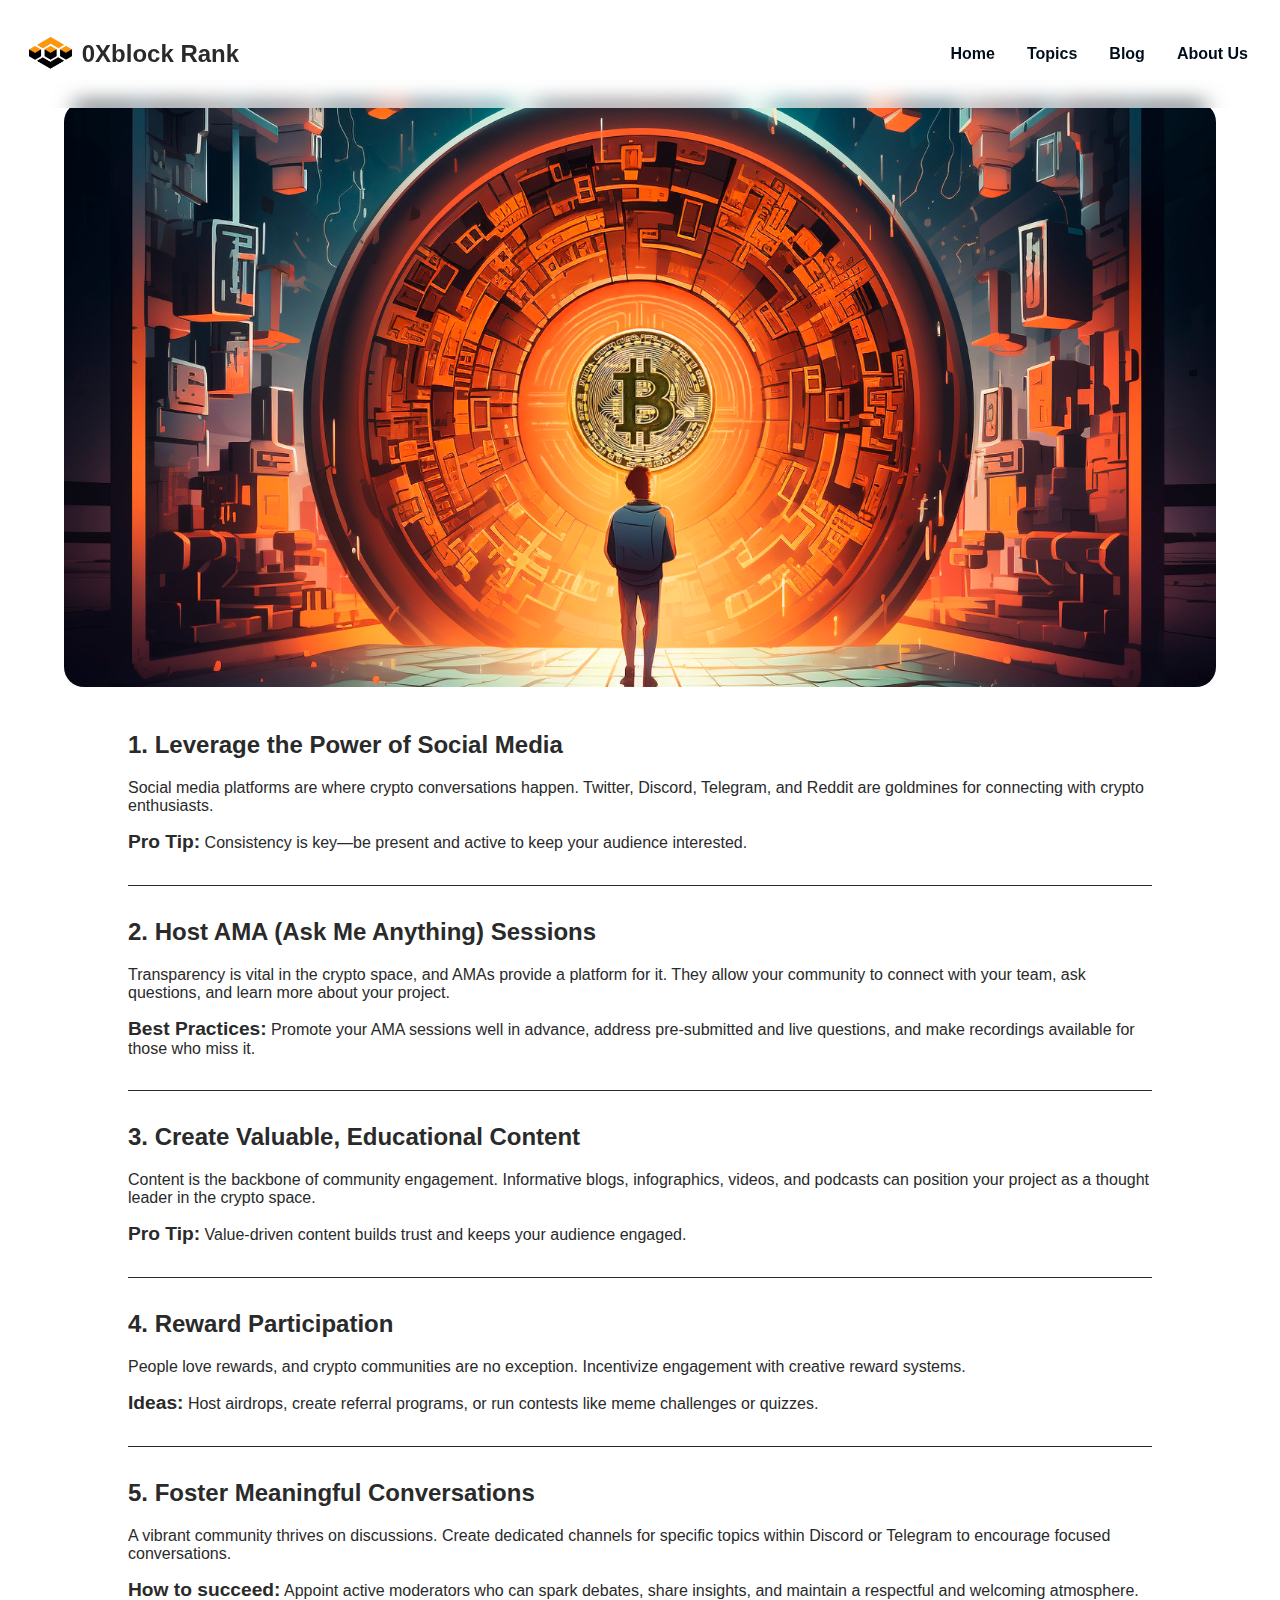
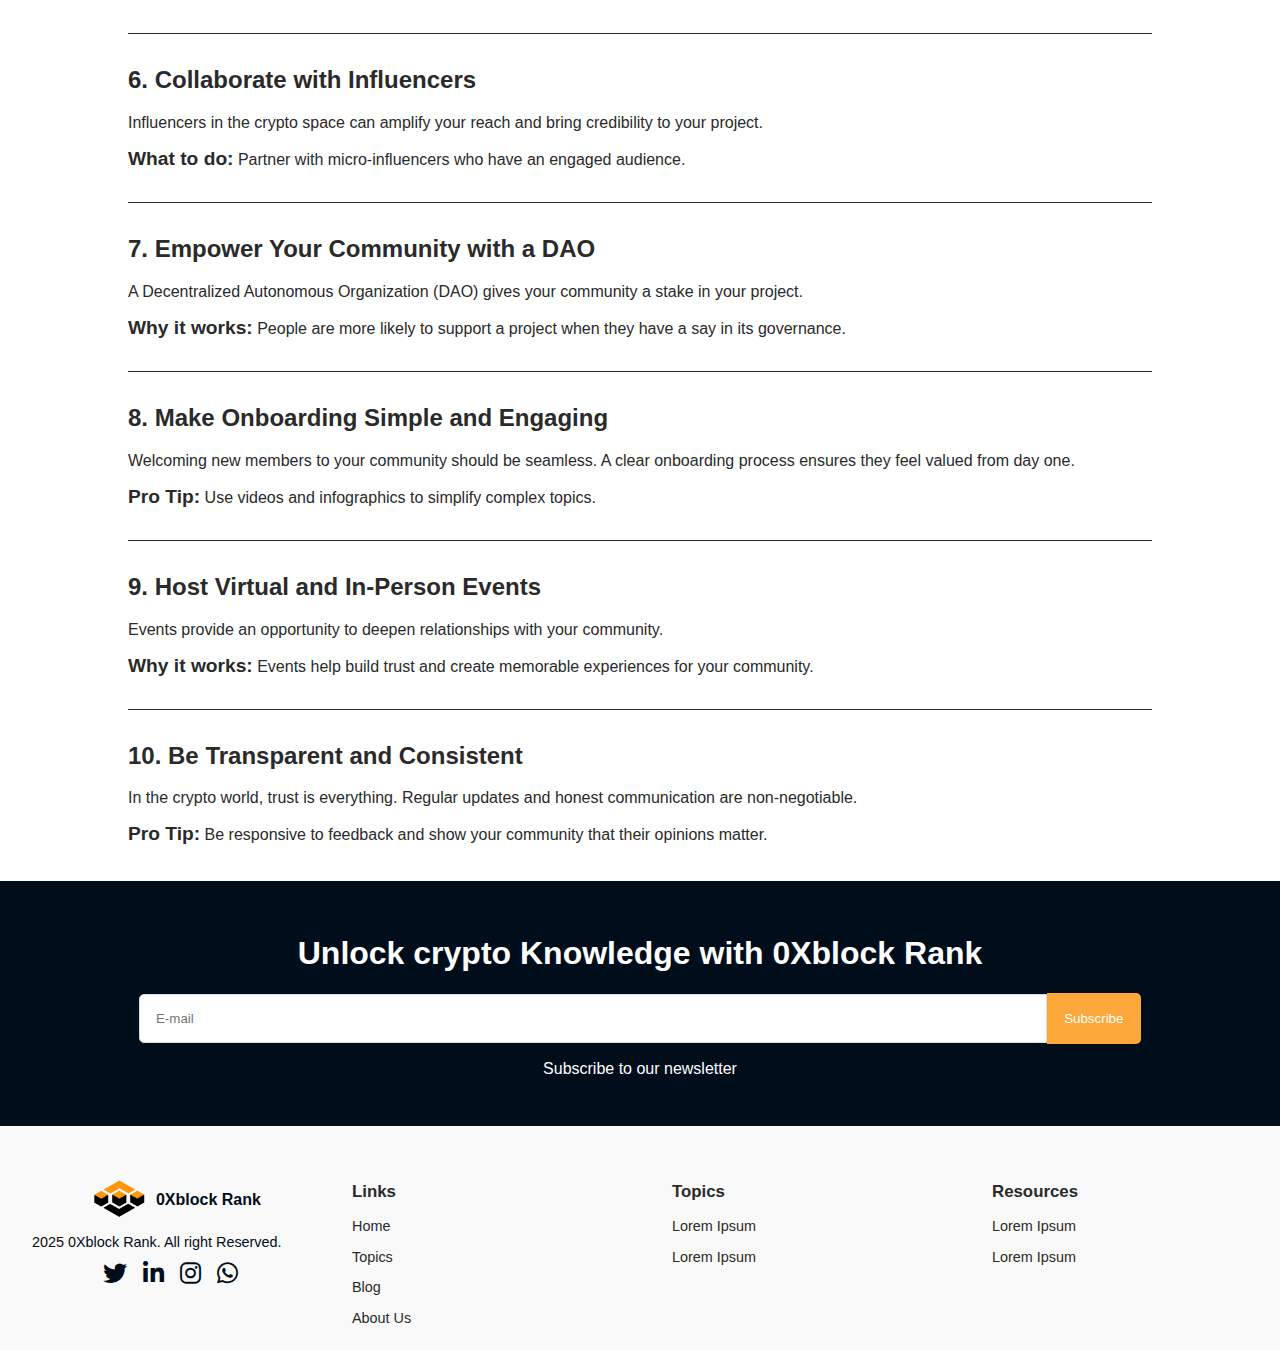
==== blog_post.html @ 956b6ef3 "Add files via upload" ====
<!DOCTYPE html>
<html lang="en">
<head>
  <meta charset="UTF-8">
  <meta name="viewport" content="width=device-width, initial-scale=1.0">
  <title>Crypto Knowledge Base</title>
  <link href="https://cdnjs.cloudflare.com/ajax/libs/font-awesome/6.0.0-beta3/css/all.min.css" rel="stylesheet">
    <link rel="stylesheet" href="./css/style.css">
    <link rel="stylesheet" href="./css/blog.css">
</head>
<body>
  <!-- Navbar -->
  <header>
    <nav class="navbar">
      <div class="navbar-logo"><img src="./img/logo1.png" alt="" srcset=""><p>0Xblock Rank</p></div>
      <div class="navbar-toggle" onclick="toggleMenu()">
        <div></div>
        <div></div>
        <div></div>
      </div>
      <div class="navbar-menu">
        <a href="index.html">Home</a>
        <a href="index.html#topics">Topics</a>
        <a href="index.html#resources">Blog</a>
        <a href="about.html">About Us</a>
      </div>
      <div class="navbar-menu mobile" id="mobileMenu">
        <a href="index.html">Home</a>
        <a href="index.html#topics">Topics</a>
        <a href="index.html#blogs">Blog</a>
        <a href="about.html">About Us</a>
      </div>
    </nav>
</header>

<section class="blog_image">
  <img src="./img/blockchain-technology-cartoon-illustration.jpg" alt="Header Image">
  <div class="header-content">
    <h1>10 Proven Strategies to Build a Thriving Crypto Community</h1>
  </div>
</section>

<!-- Main Content -->
<main>
<div>
  <h2>1. Leverage the Power of Social Media</h2>
  <p>
    Social media platforms are where crypto conversations happen. Twitter, Discord, Telegram, and Reddit are goldmines for connecting with crypto enthusiasts.
  </p>
  <p><strong>Pro Tip:</strong> Consistency is key—be present and active to keep your audience interested.</p>
</div>

  <hr>

 <div>
  <h2>2. Host AMA (Ask Me Anything) Sessions</h2>
  <p>
    Transparency is vital in the crypto space, and AMAs provide a platform for it. They allow your community to connect with your team, ask questions, and learn more about your project.
  </p>
  <p><strong>Best Practices:</strong> Promote your AMA sessions well in advance, address pre-submitted and live questions, and make recordings available for those who miss it.</p>
 </div>

  <hr>

<div>
  <h2>3. Create Valuable, Educational Content</h2>
  <p>
    Content is the backbone of community engagement. Informative blogs, infographics, videos, and podcasts can position your project as a thought leader in the crypto space.
  </p>
  <p><strong>Pro Tip:</strong> Value-driven content builds trust and keeps your audience engaged.</p>
</div>

  <hr>

<div>
  <h2>4. Reward Participation</h2>
  <p>
    People love rewards, and crypto communities are no exception. Incentivize engagement with creative reward systems.
  </p>
  <p><strong>Ideas:</strong> Host airdrops, create referral programs, or run contests like meme challenges or quizzes.</p>
</div>

  <hr>

<div>
  <h2>5. Foster Meaningful Conversations</h2>
  <p>
    A vibrant community thrives on discussions. Create dedicated channels for specific topics within Discord or Telegram to encourage focused conversations.
  </p>
  <p><strong>How to succeed:</strong> Appoint active moderators who can spark debates, share insights, and maintain a respectful and welcoming atmosphere.</p>
</div>

  <hr>

  <div>
    
  <h2>6. Collaborate with Influencers</h2>
  <p>
    Influencers in the crypto space can amplify your reach and bring credibility to your project.
  </p>
  <p><strong>What to do:</strong> Partner with micro-influencers who have an engaged audience.</p>
  </div>

  <hr>

<div>
  <h2>7. Empower Your Community with a DAO</h2>
  <p>
    A Decentralized Autonomous Organization (DAO) gives your community a stake in your project.
  </p>
  <p><strong>Why it works:</strong> People are more likely to support a project when they have a say in its governance.</p>

</div>
  <hr>

<div>
  <h2>8. Make Onboarding Simple and Engaging</h2>
  <p>
    Welcoming new members to your community should be seamless. A clear onboarding process ensures they feel valued from day one.
  </p>
  <p><strong>Pro Tip:</strong> Use videos and infographics to simplify complex topics.</p>
</div>

  <hr>

<div>
  <h2>9. Host Virtual and In-Person Events</h2>
  <p>
    Events provide an opportunity to deepen relationships with your community.
  </p>
  <p><strong>Why it works:</strong> Events help build trust and create memorable experiences for your community.</p>
</div>

  <hr>

<div>
  <h2>10. Be Transparent and Consistent</h2>
  <p>
    In the crypto world, trust is everything. Regular updates and honest communication are non-negotiable.
  </p>
  <p><strong>Pro Tip:</strong> Be responsive to feedback and show your community that their opinions matter.</p>
</div>
</main>

<section class="Subscribe">
    <h1>Unlock crypto Knowledge with 0Xblock Rank</h1>
    <div class="search-container">
      <input type="text" placeholder="E-mail">
      <button>Subscribe</button>
    </div>
    <p>Subscribe to our newsletter</p>
  </section>

<footer>
    <div class="logo">
        <div class="footer-logo"><img src="./img/logo1.png" alt="" srcset=""><p>0Xblock Rank</p></div>
        <p>2025 0Xblock Rank. All right Reserved.</p>
    
     <div class="social-icons">
        <a href="https://twitter.com" target="_blank"><i class="fab fa-twitter"></i></a>
        <a href="https://linkedin.com" target="_blank"><i class="fab fa-linkedin-in"></i></a>
        <a href="https://instagram.com" target="_blank"><i class="fab fa-instagram"></i></a>
        <a href="https://wa.me/" target="_blank"><i class="fab fa-whatsapp"></i></a>
      </div>
  </div>
  <div class="links">
    <h3>Links</h3>
    <p><a href="index.html">Home          </a></p>
    <p><a href="index.html#topics">Topics </a></p>
    <p><a href="index.html#resources">Blog</a></p>
    <p><a href="about.html">About Us      </a></p>
  </div>
  <div>
    <h3>Topics</h3>
    <p>Lorem Ipsum</p>
    <p>Lorem Ipsum</p>
  </div>
  <div>
    <h3>Resources</h3>
    <p>Lorem Ipsum</p>
    <p>Lorem Ipsum</p>
  </div>


  
</footer>
    <script>
      function toggleMenu() {
        const mobileMenu = document.getElementById('mobileMenu');
        mobileMenu.classList.toggle('show');
      }
    </script>
  </body>
  </html>
---- css/style.css ----
:root {
    --primary-color: #000d1a;
    --secondary-color: #fca73a;
    --text-color: #fff;
    --accent-color: #2a2a2a;;
  }

  body {
    margin: 0;
    font-family: Arial, sans-serif;
    color: var(--text-color);
  }

  /* Navbar Styles */
  .navbar {
    display: flex;
    background: rgba(255, 255, 255, 0.3); /* Semi-transparent white background */
  backdrop-filter: blur(10px); /* Blur effect */    
    justify-content: space-between;
    align-items: center;
    padding: 1rem;
    position: fixed;
    width: 100%;
    top: 0;
    z-index: 1000;
  }

  .navbar-logo {
    font-size: 1.5rem;
    font-weight: bold;
    display: flex;
    color: var(--accent-color);
    align-items: center;
  }
  .navbar-logo img{
    width: 10%;
  }

  .navbar-menu {
    display: flex;
    gap: 2rem;
    padding: 1rem 3rem;

  }

  .navbar-menu a {
    color: var(--primary-color);
    text-decoration: none;
    font-weight: bold;
    font-size: 1rem;
  }

  .navbar-menu a:hover {
    color: var(--secondary-color);
  }

  .navbar-toggle {
    display: none;
    flex-direction: column;
    gap: 0.3rem;
    cursor: pointer;
  }

  .navbar-toggle div {
    width: 25px;
    height: 3px;
    background-color: var(--text-color);
  }

  .navbar-menu.mobile {
    display: none;
    flex-direction: column;
    background-color: var(--primary-color);
    position: absolute;
    top: 100%;
    right: 2rem;
    width: 200px;
    padding: 1rem;
    border-radius: 5px;
  }

  .navbar-menu.mobile a {
    margin-bottom: 0.5rem;
  }

  .navbar-menu.mobile.show {
    display: flex;
  }

  /* Hero Section Styles */
  .hero-section {
    background-color: var(--primary-color);
    display: flex;
    flex-wrap: wrap;
    align-items: center;
    justify-content: center;
    padding:9% 2rem;
    gap: 2rem;
  }

  .hero-text {
    width: 50%;
  }

  .hero-text h1 {
    font-size: 2rem;
    padding: 0.5rem 0;
    color: var(--secondary-color);
  }

  .hero-text p {
    font-size: 1.2rem;
    padding: 0.5rem 0;
    line-height: 1.5;
    margin: 1rem 0;
  }

  .search-bar {
    display: flex;
    gap: 0.5rem;
    padding: 0.5rem 0;
    margin-top: 1rem;
  }

  .search-bar input {
    flex: 1;
    padding: 0.8rem;
    font-size: 1rem;
    border: none;
    border-radius: 5px;
    outline: none;
  }

  .search-bar button {
    background-color: var(--secondary-color);
    color: var(--text-color);
    border: none;
    padding: 0.8rem 1.5rem;
    font-size: 1rem;
    border-radius: 5px;
    cursor: pointer;
  }

  .hero-image {
    width: 40%;
    flex: 1;
  }

  .hero-image img {
    width: 100%;
    border-radius: 10px;
  }

  .quote {
    font-style: italic;
    margin-top: 0.5rem;
    font-size: 0.8rem;
  }

    /* Card Styles */

.container {
    width: 90%;
    padding: 20px;
    display: grid;
    margin: auto;
    grid-template-columns: repeat(auto-fit, minmax(300px, 1fr));
    gap: 20px;
}

.card {
    background: #fff;
    border-radius: 10px;
    box-shadow: 0 4px 8px rgba(0, 0, 0, 0.1);
    padding: 20px;
    transition: transform 0.2s;
}

.card:hover {
    transform: translateY(-5px);
}

.card h3 {
    font-size: 18px;
    margin-bottom: 10px;
    color: var(--accent-color);
    display: flex;
    align-items: center;
}

.card h3 i {
    margin-right: 10px;
    color: var(--secondary-color)
}

.card ul {
    list-style: none;
    padding: 0;
    margin: 0;
}

.card ul li {
    margin: 8px 0;
    font-size: 14px;
    color: #666;
}

.card ul li i {
    margin-right: 8px;
    color: var(--primary-color);
}

.card ul li a{
    text-decoration: none;
}


.header {
    text-align: center;
    width: 100%;
    margin-top: 10%;
    margin-bottom: 10px;
}

.header p {
    color: var(--primary-color);

}

.grid {
    display: flex;
    flex-wrap: wrap;
    gap: 10px;
    width: 90%;
    margin: auto;
    justify-content: center;
}

.grid > :nth-child(1),
.grid > :nth-child(7) {
    flex: 0 0 60%; /* Set the first and sixth items to 60% width */
    flex-grow: 1; /* Make sure they grow to fill the space */
}


.grid > :not(:nth-child(1)):not(:nth-child(7)) {
    flex: 0 0 28%; /* Set all other items to 28% width */
}

.Topics_card {
    background: #fff;
    border-radius: 8px;
    padding: 20px;
    transition: transform 0.3s ease, box-shadow 0.3s ease;
}

.Topics_card:hover {
    transform: translateY(-5px);
    box-shadow: 0 6px 12px rgba(46, 46, 46, 0.2);
}

.Topics_card .category {
    font-size: 0.9rem;
    color: var(--secondary-color);
    margin-bottom: 10px;
    text-transform: uppercase;
}

.Topics_card h2 {
    font-size: 1.25rem;
    margin: 0 0 10px;
    color: var(--primary-color);
}
.Topics_card:nth-child(1) h2,
.Topics_card:nth-child(7) h2{
   font-size: 3rem;
}
.Topics_card p {
    font-size: 0.95rem;
    line-height: 1.5;
    color: var(--accent-color);
}

.pagination {
    display: flex;
    justify-content: center;
    align-items: center;
    margin-top: 40px;
}

.pagination a {
    margin: 0 5px;
    padding: 10px 15px;
    text-decoration: none;
    background-color:  var(--accent-color);
    color: #fff;
    border-radius: 4px;
    transition: background-color 0.3s ease;
}

.pagination a:hover {
    background-color: var(--secondary-color);
}

.pagination .active {
    background-color: var(--secondary-color);
    pointer-events: none;
}

.services-section{
    width: 90%;
    margin: 10% auto;
}

.header p{
    text-align:left ;
    padding: 0;
    margin: 0;
}
.header h1 {
    font-size: 2rem;
    padding: 0;
    margin:0 8px;
    color: #2a2a2a;
    text-align: left;
}

.content {
    display: flex;
    flex-wrap: wrap;
    gap: 20px;
    justify-items: center;
    line-height: 2;
}

.text-section {
    flex: 1 1 48%;
    height: 440px;
    overflow: auto;
}

.text-section  .header{
  margin-top: 0;
}

.text-section h2 {
    font-size: 2rem;
    margin-bottom: 20px;
    color: #2a2a2a;
}

.feature {
    display: flex;
    align-items: flex-start;
    padding: 10px;
}

.feature-icon {
    color: var(--secondary-color);
    margin-right: 10px;
    font-size: 1.5rem;
}

.feature-content {
    font-size: 1rem;
}

.feature-content h3 {
    margin: 0;
    font-size: 1.2rem;
    color: var(--primary-color);
}

.feature-content p {
    margin: 5px 0 0;
    font-size: 0.95rem;
    color: var(--accent-color);
}

.image-section {
    flex: 1 1 48%;
    display: flex;
    justify-content: center;
}

.image-section img {
    max-width: 100%;
    height: auto;
    border-radius: 8px;
}
.Subscribe {
  background: var(--primary-color);
  color: white;
  text-align: center;
  padding: 2rem 1rem;
}
.Subscribe h1 {
  font-size: 2rem;
}
.search-container {
  display: flex;
  justify-content: center;
  align-items: center;
  margin: 1rem 0;
}
.search-container input {
  padding: 1rem;
  border: 1px solid #ddd;
  border-radius: 5px 0 0 5px;
  width: 70%;
}
.search-container button {
  padding:  1.1rem;
  border: none;
  background: var(--secondary-color);
  color: white;
  cursor: pointer;
  border-radius: 0 5px 5px 0;
}
footer {
  background: #f9f9f9;
  display: flex;
  justify-content: space-around;
  padding-top: 30px;
}  
.footer-logo {
  width: 100%;
  font-size: 1rem;
  font-weight: bold;
  display: flex;
  justify-content: center;
  color: var(--primary-color);
  align-items: center;
}
.links p a{
  text-decoration: none;
  color: var(--accent-color);
}
.footer-logo  img{
  width: 30%;
}
.logo p:nth-child(2){
  margin: 0;
  color: var(--primary-color);
}
.social-icons {
  width: 100%;
  display: flex;
  justify-content: center;
  gap: 1rem;
}
.social-icons a {
  color: var(--primary-color);
  font-size: 1.5rem;
  font-weight: 700;
  text-decoration: none;
  transition: color 0.3s;
}
.social-icons a:hover {
  color: var(--secondary-color);
}
footer div {
  width: 20%;
  padding: 10px;
  font-size: 0.9rem;
  color: var(--accent-color);
}
footer div h3 {
  margin-bottom: 1rem;
}
@media (max-width: 768px) {
  header h1 {
    font-size: 1.5rem;
  }
  .search-container input {
    width: 100%;
  }
  footer {
    grid-template-columns: 1fr;
  }
  .content {
        flex-direction: column;
    }

    .text-section, .image-section {
        flex: 1 1 100%;
    }

    .text-section h2 {
        font-size: 1.8rem;
    }

    .feature-content h3 {
        font-size: 1rem;
    }
    .navbar-menu {
      display: none;
    }
    .navbar{
      width: 100%;
    }
    .navbar-logo img{
      width:20%;
    }
    .navbar-logo p{
      font-size: 14pt;
    }

    .navbar-toggle {
      display: flex;
    }
    .hero-text {
        width: 100%;
    }
    .hero-section {
      flex-direction: column;
      text-align: center;
      margin-top: 18%;
    }

    .hero-text h1 {
      font-size: 1.5rem;
      width: 100%;
    }

    .hero-image {
      width: 100%;
    }
    .header{
      margin-top: 20%;
    }
    .quote {
      font-size: 0.8rem;
    }
    .card h3 {
        font-size: 16px;
    }
    .card ul li {
        font-size: 13px;
    }
    .grid{
        flex-direction: column;
    }
    .header h1 {
        font-size: 2rem;
    }
.Topics_card{
  line-height: 2;
}
    .Topics_card h2 {
        font-size: 1.1rem;
    }

    .Topics_card p {
        font-size: 0.9rem;
    }
    .Topics_card:nth-child(1) h2, .Topics_card:nth-child(7) h2 {
      font-size: 2rem;
      line-height: 1;
  }
  footer{
    flex-direction: column;
  }

 footer div {
  width: 100%;
    text-align: center;
  }
  }

@media (max-width: 480px) {
    .header h1 {
        font-size: 2rem;
    }

    .text-section h2 {
        font-size: 1.5rem;
    }
    .hero-text h1 {
      font-size: 1.8rem;
    }

    .hero-text p {
      font-size: 1rem;
    }

    .search-bar input {
      padding: 0.6rem;
    }

    .search-bar button {
      padding: 0.6rem 1rem;
    }
    .Topics_card {
        padding: 15px;
    }

    .pagination a {
        padding: 8px 12px;
        font-size: 0.85rem;
    }
  }
---- css/blog.css ----
/* Base Styles */
    :root {
        --primary-color: #000d1a;
        --secondary-color: #fca73a;
        --text-color: #fff;
        --accent-color: #2a2a2a;;
      }


    /* Header Section */
    .blog_image {
      width: 90%;
      margin: 8% auto 0;
      height: 65vh;
      border-radius: 20px;
        position: relative;
        overflow: hidden;
      }
  
      .blog_image img {
        position: absolute;
        top: 0;
        left: 0;
        width: 100%;
        height: 100%;
        object-fit: cover;
      }

      .blog_image h1 {
      font-size: 2.5rem;
      margin: 0;
      color: var(--primary-color);
      text-align: center;
    }

    /* Main Content */
    main {
      padding: 20px;
      max-width: 80%;
      margin: 0 auto;
      color: var(--accent-color);
    }

    main h2 {
      font-size: 1.5rem;
      margin-top: 1.5rem;
    }

    main p {
      margin: 1rem 0;
    }

    main strong {
      font-size: 1.2rem;
    }

    main hr {
      border: none;
      border-top: 1px solid var(--accent-color);
      margin: 2rem 0;
    }



    /* Responsive Design */
    @media (max-width: 768px) {
      .header-content h1 {
        font-size: 1.5rem;
      }

      main {
        padding: 10px;
      }

    }
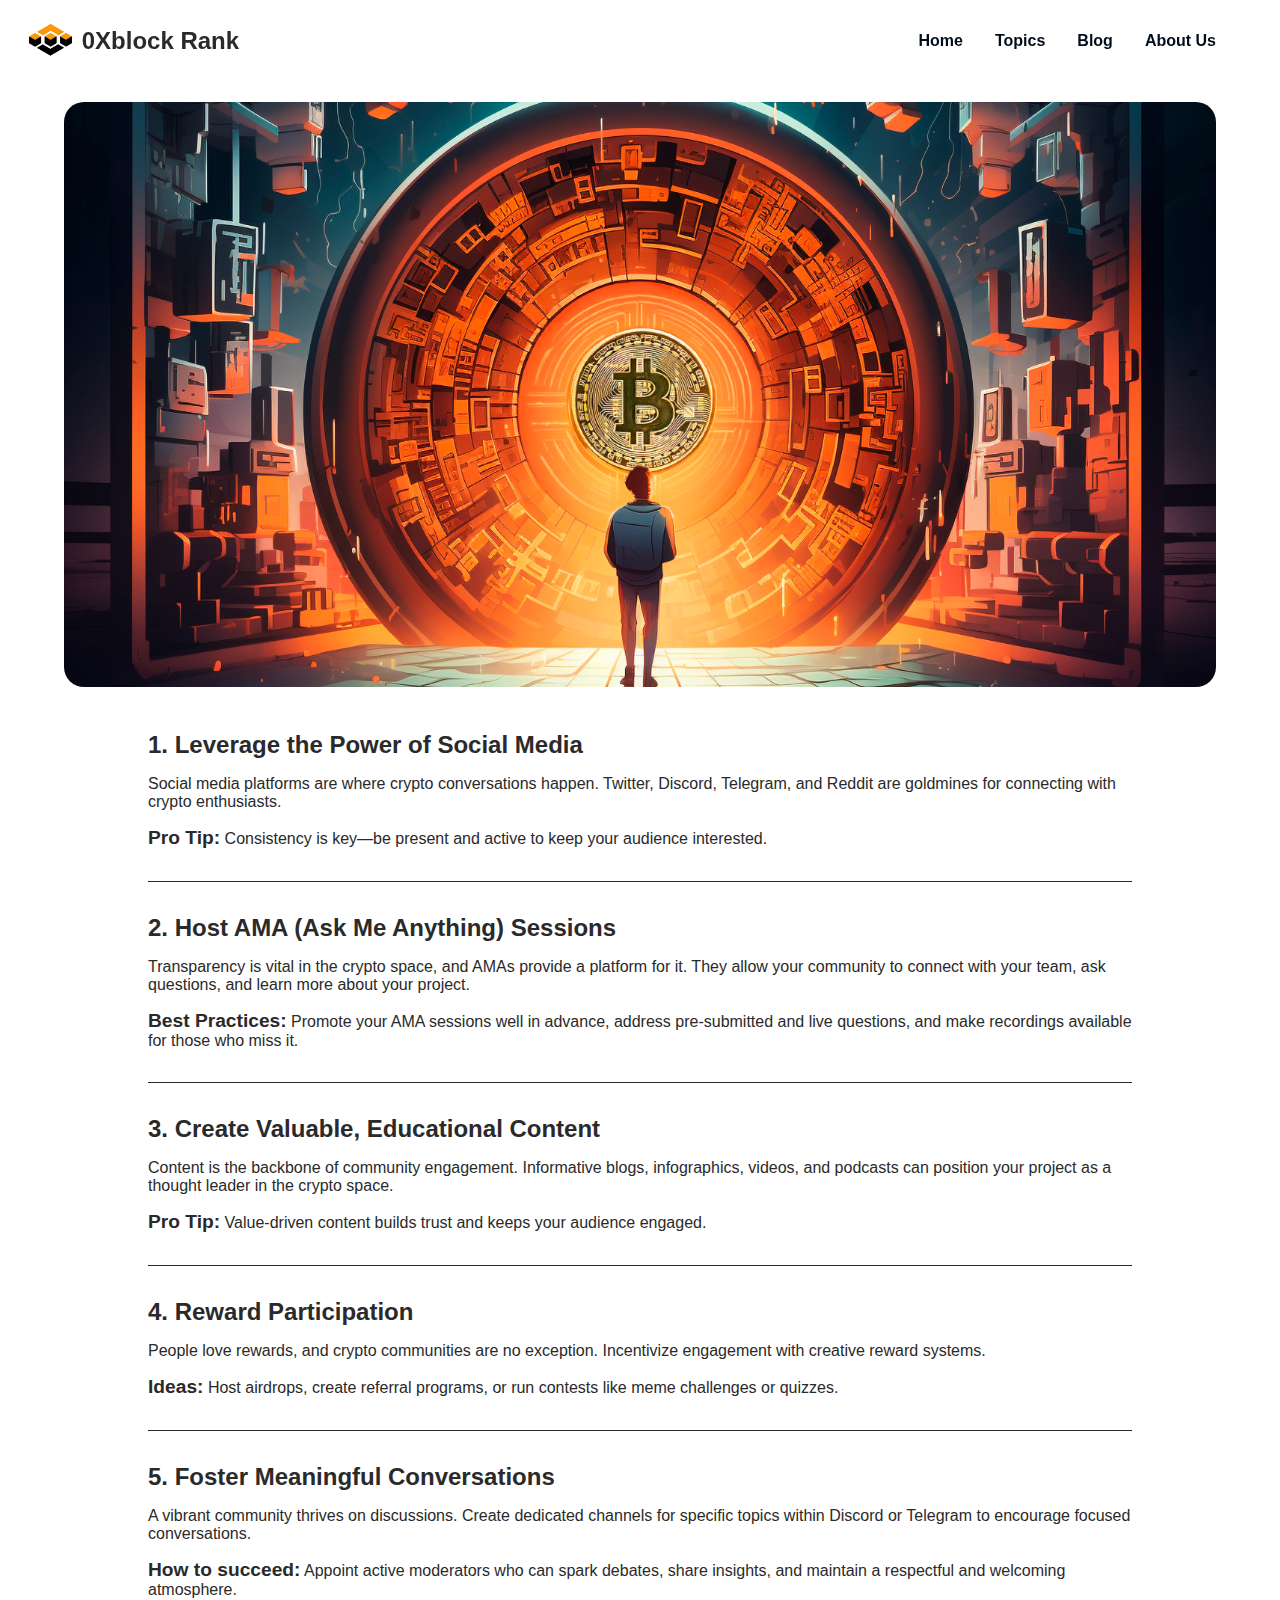
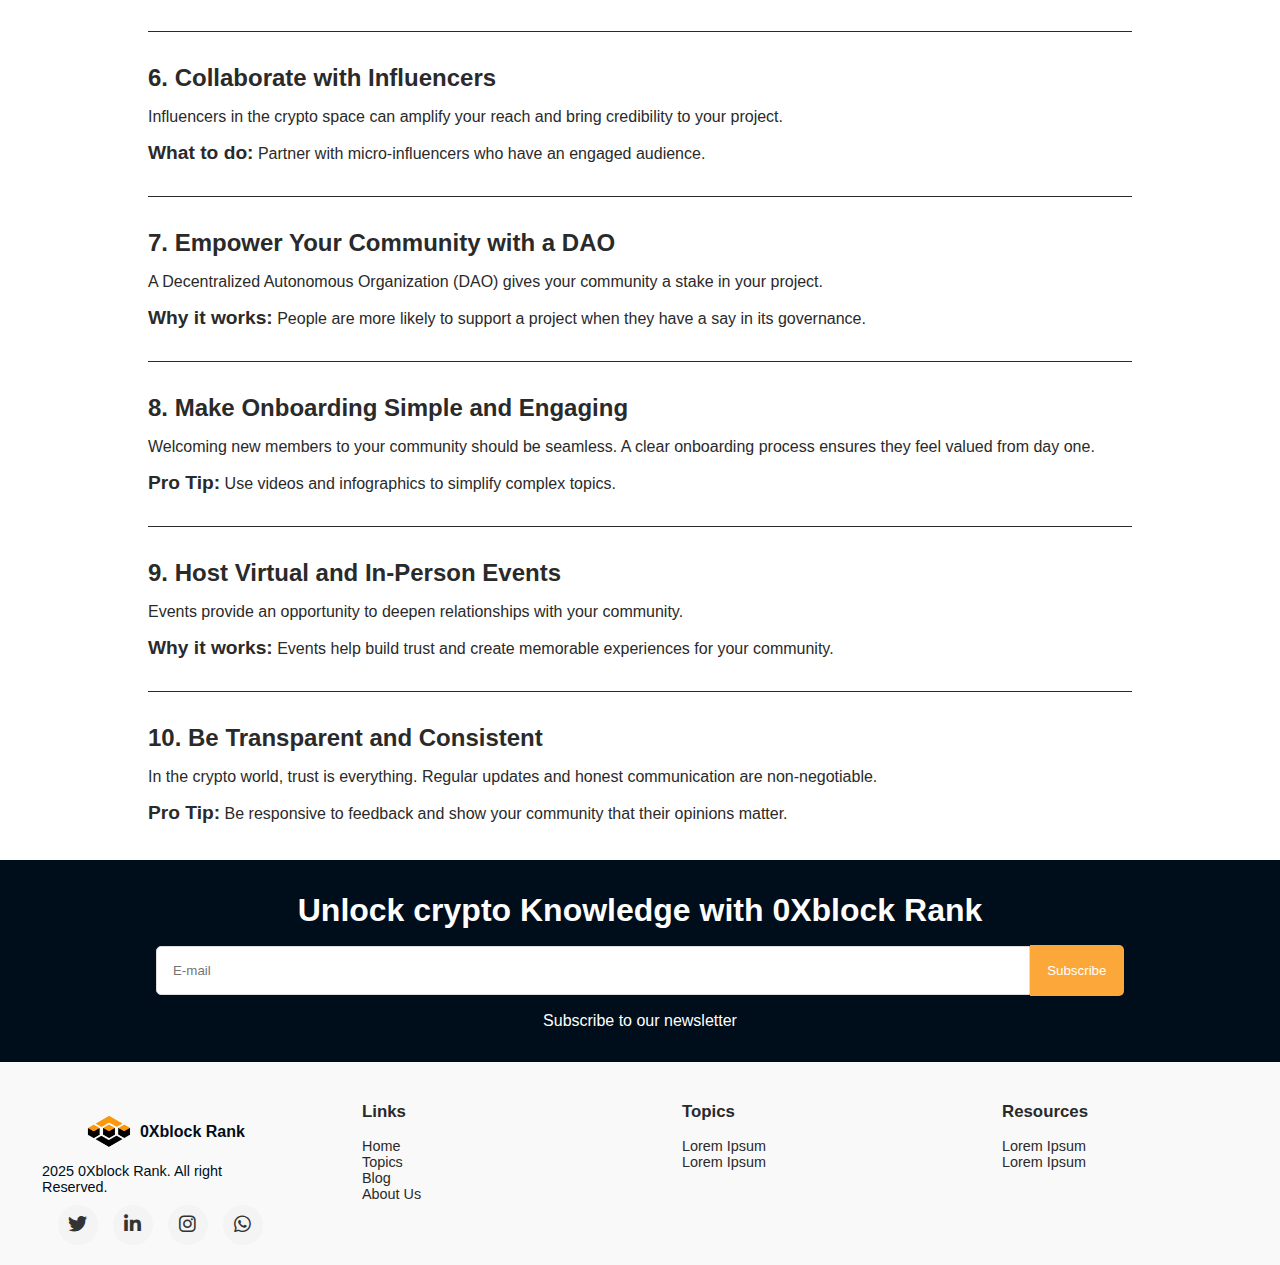
==== commit cdb83c4b: "Add files via upload" ====
--- a/blog_post.html
+++ b/blog_post.html
@@ -7,6 +7,7 @@
   <link href="https://cdnjs.cloudflare.com/ajax/libs/font-awesome/6.0.0-beta3/css/all.min.css" rel="stylesheet">
     <link rel="stylesheet" href="./css/style.css">
     <link rel="stylesheet" href="./css/blog.css">
+    <link rel="stylesheet" href="./css/about.css">
 </head>
 <body>
   <!-- Navbar -->
--- a/css/style.css
+++ b/css/style.css
@@ -7,7 +7,7 @@
 
   body {
     margin: 0;
-    font-family: Arial, sans-serif;
+    font-family: Arial, Helvetica, sans-serif;
     color: var(--text-color);
   }
 
@@ -64,7 +64,7 @@
   .navbar-toggle div {
     width: 25px;
     height: 3px;
-    background-color: var(--text-color);
+    background-color: var(--accent-color);
   }
 
   .navbar-menu.mobile {
@@ -73,14 +73,16 @@
     background-color: var(--primary-color);
     position: absolute;
     top: 100%;
-    right: 2rem;
+    right: -1rem;
     width: 200px;
-    padding: 1rem;
+    padding: 0.5rem;
     border-radius: 5px;
   }
 
   .navbar-menu.mobile a {
     margin-bottom: 0.5rem;
+    padding-left: 2rem;
+    color: var(--text-color);
   }
 
   .navbar-menu.mobile.show {
--- a/css/about.css
+++ b/css/about.css
@@ -0,0 +1,147 @@
+    /* General Reset */
+    * {
+        margin: 0;
+        padding: 0;
+        box-sizing: border-box;
+      }
+      :root {
+        --primary-color: #000d1a;
+        --secondary-color: #fca73a;
+        --text-color: #fff;
+        --accent-color: #2a2a2a;;
+      }
+  
+      #hero {
+        background-color: var(--primary-color);
+        color: var(--text-color);
+        line-height: 1.6;
+        display: flex;
+        margin-top: 5rem;
+        justify-content: center;
+        align-items: center;
+        min-height: 70vh;
+        padding: 5%;
+      }
+  
+      .about-container {
+        width: 100%;
+        max-width: 90%;
+        display: grid;
+        grid-template-columns: 75% 25%;
+        gap: 5%;
+        align-items: center;
+      }
+  
+      .about-text {
+        width: 100%;
+      }
+  
+      .about-text h1 {
+        font-size: 200%;
+        font-weight: 700;
+        color: #FFFFFF;
+        margin-bottom: 5%;
+      }
+  
+      .about-text p {
+        font-size: 100%;
+        color: #B8B8B8;
+      }
+  
+      .image-grid {
+        display: grid;
+        grid-template-columns: 48% 48%;
+        gap: 4%;
+        width: 100%;
+      }
+  
+      .image-grid .image {
+        width: 100%;
+        padding-top: 100%; /* Makes the image a perfect square */
+        position: relative;
+        overflow: hidden;
+      }
+  
+      .image-grid .image img {
+        position: absolute;
+        top: 0;
+        left: 0;
+        width: 100%;
+        height: 100%;
+        object-fit: cover;
+      }
+  
+      .image-grid .placeholder {
+        width: 100%;
+        padding-top: 100%; /* Perfect square */
+        background-color: var(--secondary-color);
+      }
+      .about-section {
+        width: 80%;
+        margin: 0 auto;
+        padding: 20px;
+        background: #fff;
+        color: var(--accent-color);
+        line-height: 2;
+        box-shadow: 0 2px 4px rgba(54, 54, 54, 0.1);
+        border-radius: 8px;
+    }
+
+    .about-section p {
+        margin: 10px 0;
+
+    }
+
+    .about-section ul {
+        margin: 10px 0 20px 20px;
+        list-style: disc;
+    }
+
+    .base {
+        margin-top: 40px;
+        text-align: center;
+        background: #f9f9f9;
+        padding: 20px 0;
+        border-top: 1px solid #ddd;
+    }
+
+    .base a {
+        margin: 0 10px;
+        color: #333;
+        text-decoration: none;
+    }
+
+    .base a:hover {
+        color: var(--secondary-color)
+    }
+
+    .social-icons {
+        display: flex;
+        justify-content: center;
+        gap: 15px;
+    }
+
+    .social-icons a {
+        display: inline-block;
+        width: 40px;
+        height: 40px;
+        line-height: 40px;
+        text-align: center;
+        border-radius: 50%;
+        background: #f4f4f4;
+        color: #333;
+        font-size: 1.2rem;
+        transition: background 0.3s, color 0.3s;
+    }
+      @media (max-width: 768px) {
+        .about-container {
+          grid-template-columns: 100%;
+          text-align: center;
+        }
+        .image-grid {
+            grid-template-columns: 25% 25%;
+            justify-content: center;
+            margin: 0 auto;
+
+        }
+      }
